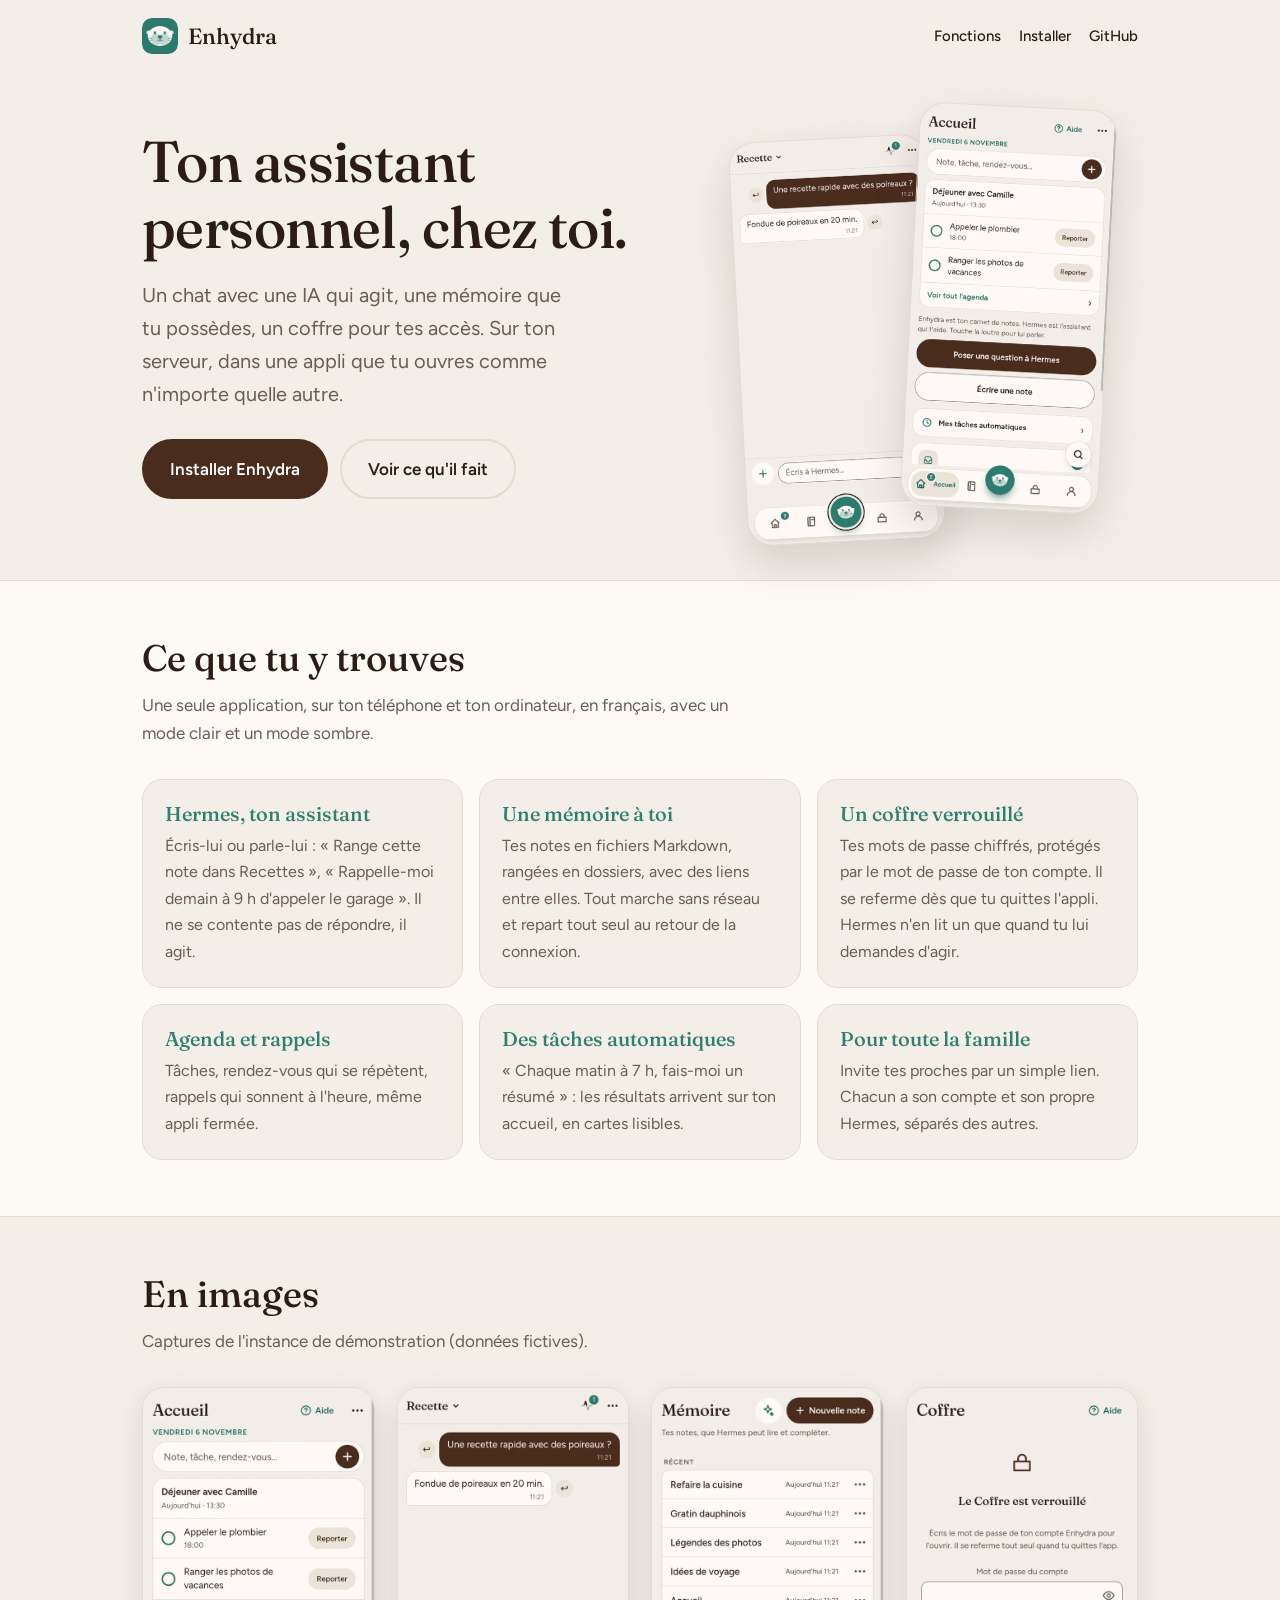
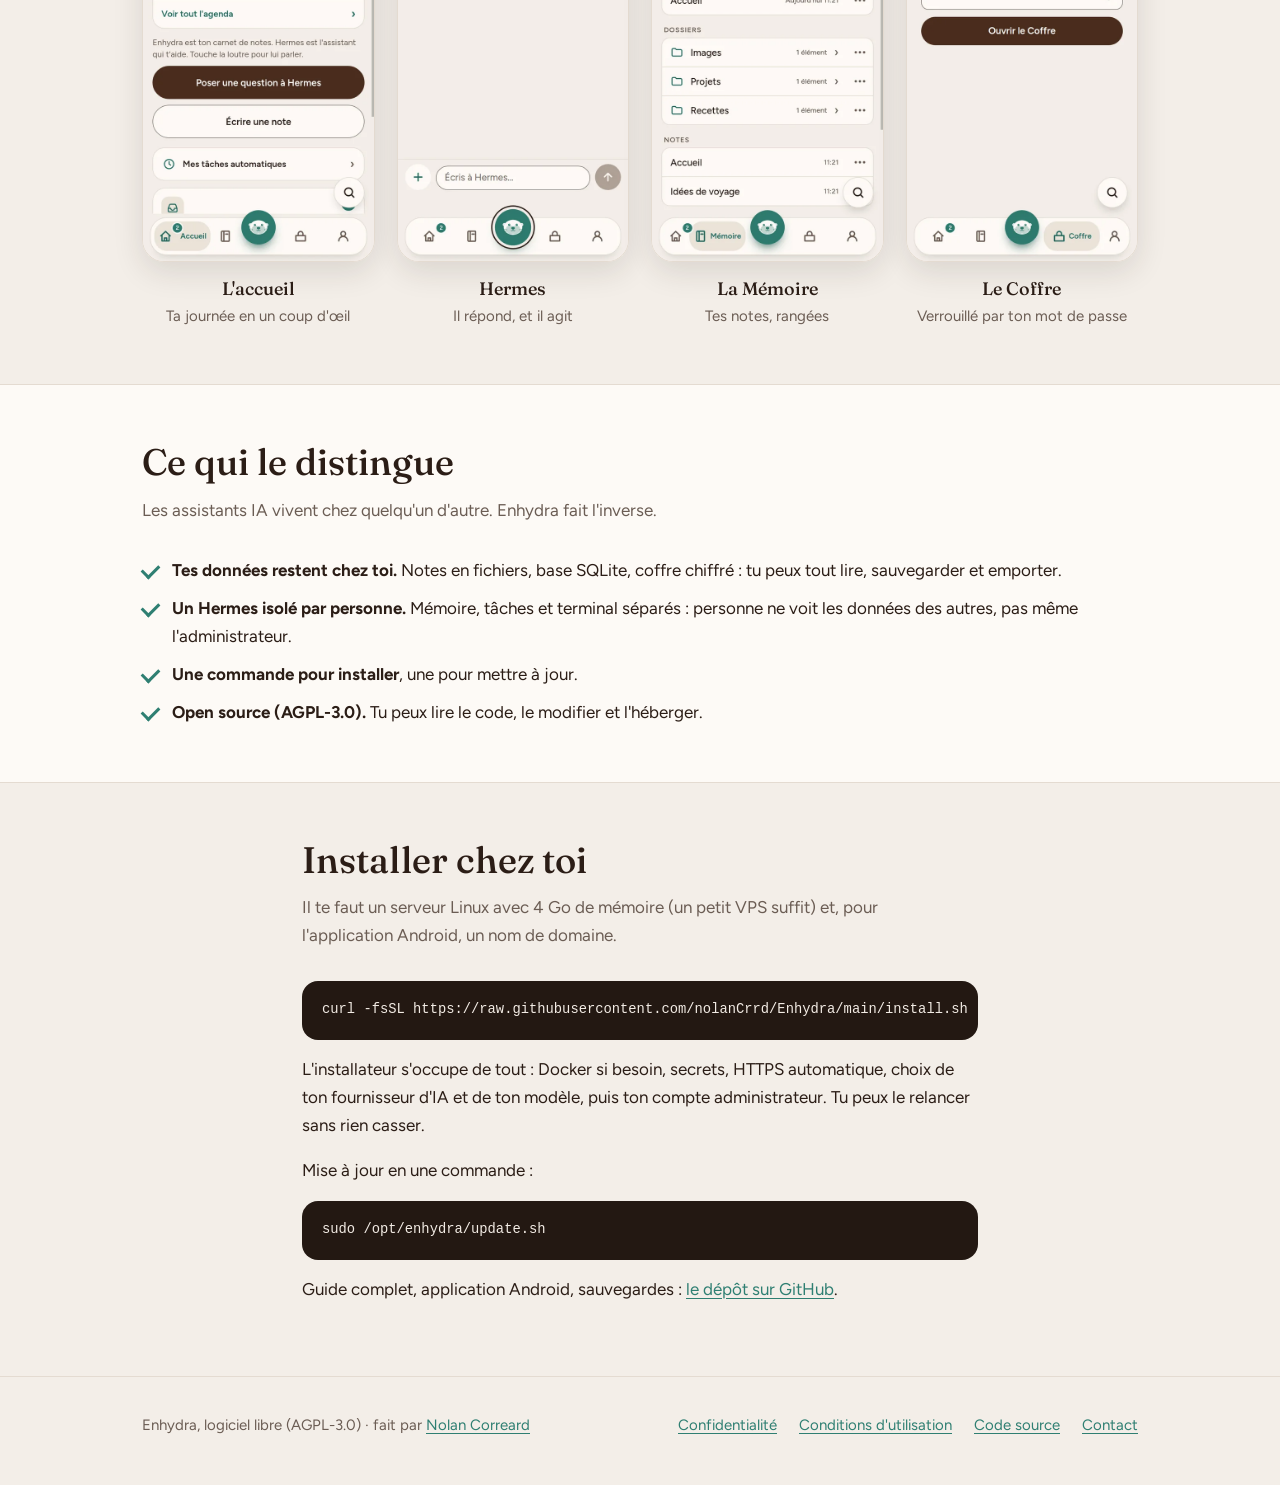
==== public/index.html @ 3b8ee6da "Site dans public/, déploiement Apache + Let's Encrypt sur enhydra.nolancrrd.fr" ====
<!doctype html>
<html lang="fr">
<head>
<meta charset="utf-8">
<meta name="viewport" content="width=device-width, initial-scale=1">
<title>Enhydra · Ton assistant personnel, chez toi</title>
<meta name="description" content="Un chat avec une IA qui agit, une mémoire que tu possèdes, un coffre pour tes accès. Libre, auto-hébergé, en français.">
<meta name="theme-color" content="#f3eee8">
<meta property="og:title" content="Enhydra · Ton assistant personnel, chez toi">
<meta property="og:description" content="Un chat avec une IA qui agit, une mémoire que tu possèdes, un coffre pour tes accès. Libre, auto-hébergé, en français.">
<meta property="og:image" content="/img/logo-512.png">
<meta property="og:type" content="website">
<link rel="icon" type="image/png" href="/img/favicon-64.png">
<link rel="apple-touch-icon" href="/img/apple-touch-icon.png">
<link rel="preload" href="/fonts/fraunces.woff2" as="font" type="font/woff2" crossorigin>
<link rel="stylesheet" href="/style.css">
</head>
<body>
<header class="top"><div class="wrap">
  <a class="brand" href="/"><img src="/img/logo-192.png" alt="" width="36" height="36">Enhydra</a>
  <nav aria-label="Principal">
    <a class="opt" href="/#fonctions">Fonctions</a>
    <a class="opt" href="/#installer">Installer</a>
    <a href="https://github.com/nolanCrrd/Enhydra">GitHub</a>
  </nav>
</div></header>
<main>
<section class="hero"><div class="wrap">
  <div>
    <h1>Ton assistant personnel, chez toi.</h1>
    <p class="lead">Un chat avec une IA qui agit, une mémoire que tu possèdes, un coffre pour tes accès. Sur ton serveur, dans une appli que tu ouvres comme n'importe quelle autre.</p>
    <div class="cta">
      <a class="btn" href="#installer">Installer Enhydra</a>
      <a class="btn plain" href="#fonctions">Voir ce qu'il fait</a>
    </div>
  </div>
  <div class="shots" aria-hidden="true">
    <img src="/img/hermes.webp" alt="" width="280" height="574">
    <img src="/img/accueil.webp" alt="" width="280" height="574">
  </div>
</div></section>

<section id="fonctions" class="alt"><div class="wrap">
  <h2>Ce que tu y trouves</h2>
  <p class="intro">Une seule application, sur ton téléphone et ton ordinateur, en français, avec un mode clair et un mode sombre.</p>
  <div class="grid">
    <div class="card"><h3>Hermes, ton assistant</h3><p>Écris-lui ou parle-lui : « Range cette note dans Recettes », « Rappelle-moi demain à 9 h d'appeler le garage ». Il ne se contente pas de répondre, il agit.</p></div>
    <div class="card"><h3>Une mémoire à toi</h3><p>Tes notes en fichiers Markdown, rangées en dossiers, avec des liens entre elles. Tout marche sans réseau et repart tout seul au retour de la connexion.</p></div>
    <div class="card"><h3>Un coffre verrouillé</h3><p>Tes mots de passe chiffrés, protégés par le mot de passe de ton compte. Il se referme dès que tu quittes l'appli. Hermes n'en lit un que quand tu lui demandes d'agir.</p></div>
    <div class="card"><h3>Agenda et rappels</h3><p>Tâches, rendez-vous qui se répètent, rappels qui sonnent à l'heure, même appli fermée.</p></div>
    <div class="card"><h3>Des tâches automatiques</h3><p>« Chaque matin à 7 h, fais-moi un résumé » : les résultats arrivent sur ton accueil, en cartes lisibles.</p></div>
    <div class="card"><h3>Pour toute la famille</h3><p>Invite tes proches par un simple lien. Chacun a son compte et son propre Hermes, séparés des autres.</p></div>
  </div>
</div></section>

<section><div class="wrap">
  <h2>En images</h2>
  <p class="intro">Captures de l'instance de démonstration (données fictives).</p>
  <div class="gallery">
    <figure><img src="/img/accueil.webp" alt="L'accueil d'Enhydra : tâches du jour et bouton pour parler à Hermes" width="280" height="574" loading="lazy"><figcaption><b>L'accueil</b>Ta journée en un coup d'œil</figcaption></figure>
    <figure><img src="/img/hermes.webp" alt="Une conversation avec Hermes" width="280" height="574" loading="lazy"><figcaption><b>Hermes</b>Il répond, et il agit</figcaption></figure>
    <figure><img src="/img/memoire.webp" alt="La Mémoire : notes et dossiers" width="280" height="574" loading="lazy"><figcaption><b>La Mémoire</b>Tes notes, rangées</figcaption></figure>
    <figure><img src="/img/coffre.webp" alt="Le Coffre verrouillé, qui demande le mot de passe du compte" width="280" height="574" loading="lazy"><figcaption><b>Le Coffre</b>Verrouillé par ton mot de passe</figcaption></figure>
  </div>
</div></section>

<section class="alt"><div class="wrap">
  <h2>Ce qui le distingue</h2>
  <p class="intro">Les assistants IA vivent chez quelqu'un d'autre. Enhydra fait l'inverse.</p>
  <ul class="checks">
    <li><b>Tes données restent chez toi.</b> Notes en fichiers, base SQLite, coffre chiffré : tu peux tout lire, sauvegarder et emporter.</li>
    <li><b>Un Hermes isolé par personne.</b> Mémoire, tâches et terminal séparés : personne ne voit les données des autres, pas même l'administrateur.</li>
    <li><b>Une commande pour installer</b>, une pour mettre à jour.</li>
    <li><b>Open source (AGPL-3.0).</b> Tu peux lire le code, le modifier et l'héberger.</li>
  </ul>
</div></section>

<section id="installer"><div class="wrap narrow">
  <h2>Installer chez toi</h2>
  <p class="intro">Il te faut un serveur Linux avec 4 Go de mémoire (un petit VPS suffit) et, pour l'application Android, un nom de domaine.</p>
  <pre><code>curl -fsSL https://raw.githubusercontent.com/nolanCrrd/Enhydra/main/install.sh | sudo bash</code></pre>
  <p>L'installateur s'occupe de tout : Docker si besoin, secrets, HTTPS automatique, choix de ton fournisseur d'IA et de ton modèle, puis ton compte administrateur. Tu peux le relancer sans rien casser.</p>
  <p>Mise à jour en une commande :</p>
  <pre><code>sudo /opt/enhydra/update.sh</code></pre>
  <p>Guide complet, application Android, sauvegardes : <a href="https://github.com/nolanCrrd/Enhydra">le dépôt sur GitHub</a>.</p>
</div></section>
</main>
<footer><div class="wrap">
  <div>Enhydra, logiciel libre (AGPL-3.0) · fait par <a href="https://github.com/nolanCrrd">Nolan Correard</a></div>
  <nav aria-label="Informations">
    <a href="/confidentialite">Confidentialité</a>
    <a href="/conditions">Conditions d'utilisation</a>
    <a href="https://github.com/nolanCrrd/Enhydra">Code source</a>
    <a href="mailto:contact@nolancrrd.fr">Contact</a>
  </nav>
</div></footer>
</body>
</html>
---- style.css ----
@font-face { font-family: Fraunces; src: url("/fonts/fraunces.woff2") format("woff2"); font-weight: 500; font-display: swap; }
@font-face { font-family: Figtree; src: url("/fonts/figtree.woff2") format("woff2"); font-weight: 400 700; font-display: swap; }

:root {
  --bg: #f3eee8;
  --card: #fdfaf6;
  --ink: #2b1d16;
  --mute: #6b5d54;
  --line: #e4dbd1;
  --brown: #4a2c1d;
  --teal: #2f7f72;
  --on: #fff;
  --serif: Fraunces, Georgia, "Times New Roman", serif;
  --sans: Figtree, system-ui, -apple-system, "Segoe UI", Roboto, sans-serif;
}
@media (prefers-color-scheme: dark) {
  :root { --bg: #17120f; --card: #211a16; --ink: #f2ebe4; --mute: #b3a69c; --line: #342a24; --brown: #e8d5c8; --on: #17120f; --teal: #5fb8a8; }
}

* { box-sizing: border-box; }
html { scroll-behavior: smooth; }
body { margin: 0; background: var(--bg); color: var(--ink); font: 400 1.0625rem/1.65 var(--sans); -webkit-text-size-adjust: 100%; }
img { max-width: 100%; height: auto; display: block; }
a { color: var(--teal); text-underline-offset: 3px; }
h1, h2, h3 { font-family: var(--serif); font-weight: 500; line-height: 1.15; margin: 0; }
p { margin: 0 0 1em; }
.wrap { max-width: 1040px; margin: 0 auto; padding: 0 22px; }
.narrow { max-width: 720px; }

header.top { padding: 18px 0; }
header.top .wrap { display: flex; align-items: center; justify-content: space-between; gap: 16px; }
.brand { display: flex; align-items: center; gap: 10px; color: var(--ink); text-decoration: none; font: 500 1.375rem var(--serif); }
.brand img { width: 36px; height: 36px; border-radius: 10px; }
header.top nav { display: flex; gap: 18px; align-items: center; font-weight: 500; font-size: 0.9375rem; }
header.top nav a { color: var(--ink); text-decoration: none; }
header.top nav a:hover { color: var(--teal); }
@media (max-width: 560px) { header.top nav .opt { display: none; } }

.btn { display: inline-block; padding: 14px 26px; border-radius: 999px; background: var(--brown); color: var(--on); font-weight: 600; text-decoration: none; border: 2px solid var(--brown); }
.btn.plain { background: transparent; color: var(--ink); border-color: var(--line); }
.btn:hover { filter: brightness(1.08); }
.btn:focus-visible, a:focus-visible { outline: 3px solid var(--teal); outline-offset: 3px; }

.hero { padding: 40px 0 64px; }
.hero .wrap { display: grid; grid-template-columns: 1.1fr 0.9fr; gap: 40px; align-items: center; }
.hero h1 { font-size: clamp(2.3rem, 6vw, 3.6rem); letter-spacing: -0.01em; }
.hero p.lead { font-size: 1.25rem; color: var(--mute); margin: 18px 0 28px; max-width: 34ch; }
.hero .cta { display: flex; flex-wrap: wrap; gap: 12px; }
.shots { display: flex; justify-content: center; gap: 0; position: relative; }
.shots img { width: 46%; border-radius: 26px; border: 1px solid var(--line); box-shadow: 0 18px 44px #2b1d1626; background: var(--card); }
.shots img:nth-child(1) { transform: translateY(26px) rotate(-3deg); margin-right: -6%; }
.shots img:nth-child(2) { transform: translateY(-6px) rotate(3deg); }
@media (max-width: 800px) { .hero .wrap { grid-template-columns: 1fr; } .shots { margin-top: 12px; } }

section { padding: 56px 0; }
section.alt { background: var(--card); border-block: 1px solid var(--line); }
section h2 { font-size: clamp(1.7rem, 4vw, 2.3rem); margin-bottom: 12px; }
section .intro { color: var(--mute); max-width: 56ch; margin-bottom: 32px; }

.grid { display: grid; grid-template-columns: repeat(auto-fit, minmax(260px, 1fr)); gap: 16px; }
.card { background: var(--card); border: 1px solid var(--line); border-radius: 20px; padding: 22px; }
section.alt .card { background: var(--bg); }
.card h3 { font-size: 1.25rem; margin-bottom: 8px; color: var(--teal); }
.card p { margin: 0; color: var(--mute); font-size: 1rem; }

.gallery { display: grid; grid-template-columns: repeat(auto-fit, minmax(200px, 1fr)); gap: 22px; }
.gallery figure { margin: 0; text-align: center; }
.gallery img { border-radius: 22px; border: 1px solid var(--line); box-shadow: 0 10px 30px #2b1d161f; margin-bottom: 12px; }
.gallery figcaption { font-size: 0.9375rem; color: var(--mute); }
.gallery figcaption b { display: block; color: var(--ink); font-family: var(--serif); font-weight: 500; font-size: 1.125rem; }

pre { background: #231812; color: #f2ebe4; padding: 18px 20px; border-radius: 16px; overflow-x: auto; font: 0.9375rem/1.5 ui-monospace, SFMono-Regular, Menlo, monospace; }
code { font-family: ui-monospace, SFMono-Regular, Menlo, monospace; font-size: 0.92em; }
ul.checks { list-style: none; padding: 0; margin: 0; display: grid; gap: 10px; }
ul.checks li { padding-left: 30px; position: relative; }
ul.checks li::before { content: ""; position: absolute; left: 0; top: 0.5em; width: 14px; height: 8px; border-left: 3px solid var(--teal); border-bottom: 3px solid var(--teal); transform: rotate(-45deg); }

footer { padding: 36px 0 48px; color: var(--mute); font-size: 0.9375rem; border-top: 1px solid var(--line); }
footer .wrap { display: flex; flex-wrap: wrap; gap: 14px 28px; justify-content: space-between; }
footer nav { display: flex; flex-wrap: wrap; gap: 8px 22px; }

.doc { padding: 24px 0 64px; }
.doc h1 { font-size: clamp(2rem, 5vw, 2.8rem); margin-bottom: 6px; }
.doc .date { color: var(--mute); margin-bottom: 32px; }
.doc h2 { font-size: 1.5rem; margin: 36px 0 10px; }
.doc ul { padding-left: 1.2em; }
.doc li { margin-bottom: 6px; }
.notice { border-left: 4px solid var(--teal); background: var(--card); padding: 14px 18px; border-radius: 0 14px 14px 0; }

@media (prefers-reduced-motion: reduce) { html { scroll-behavior: auto; } }
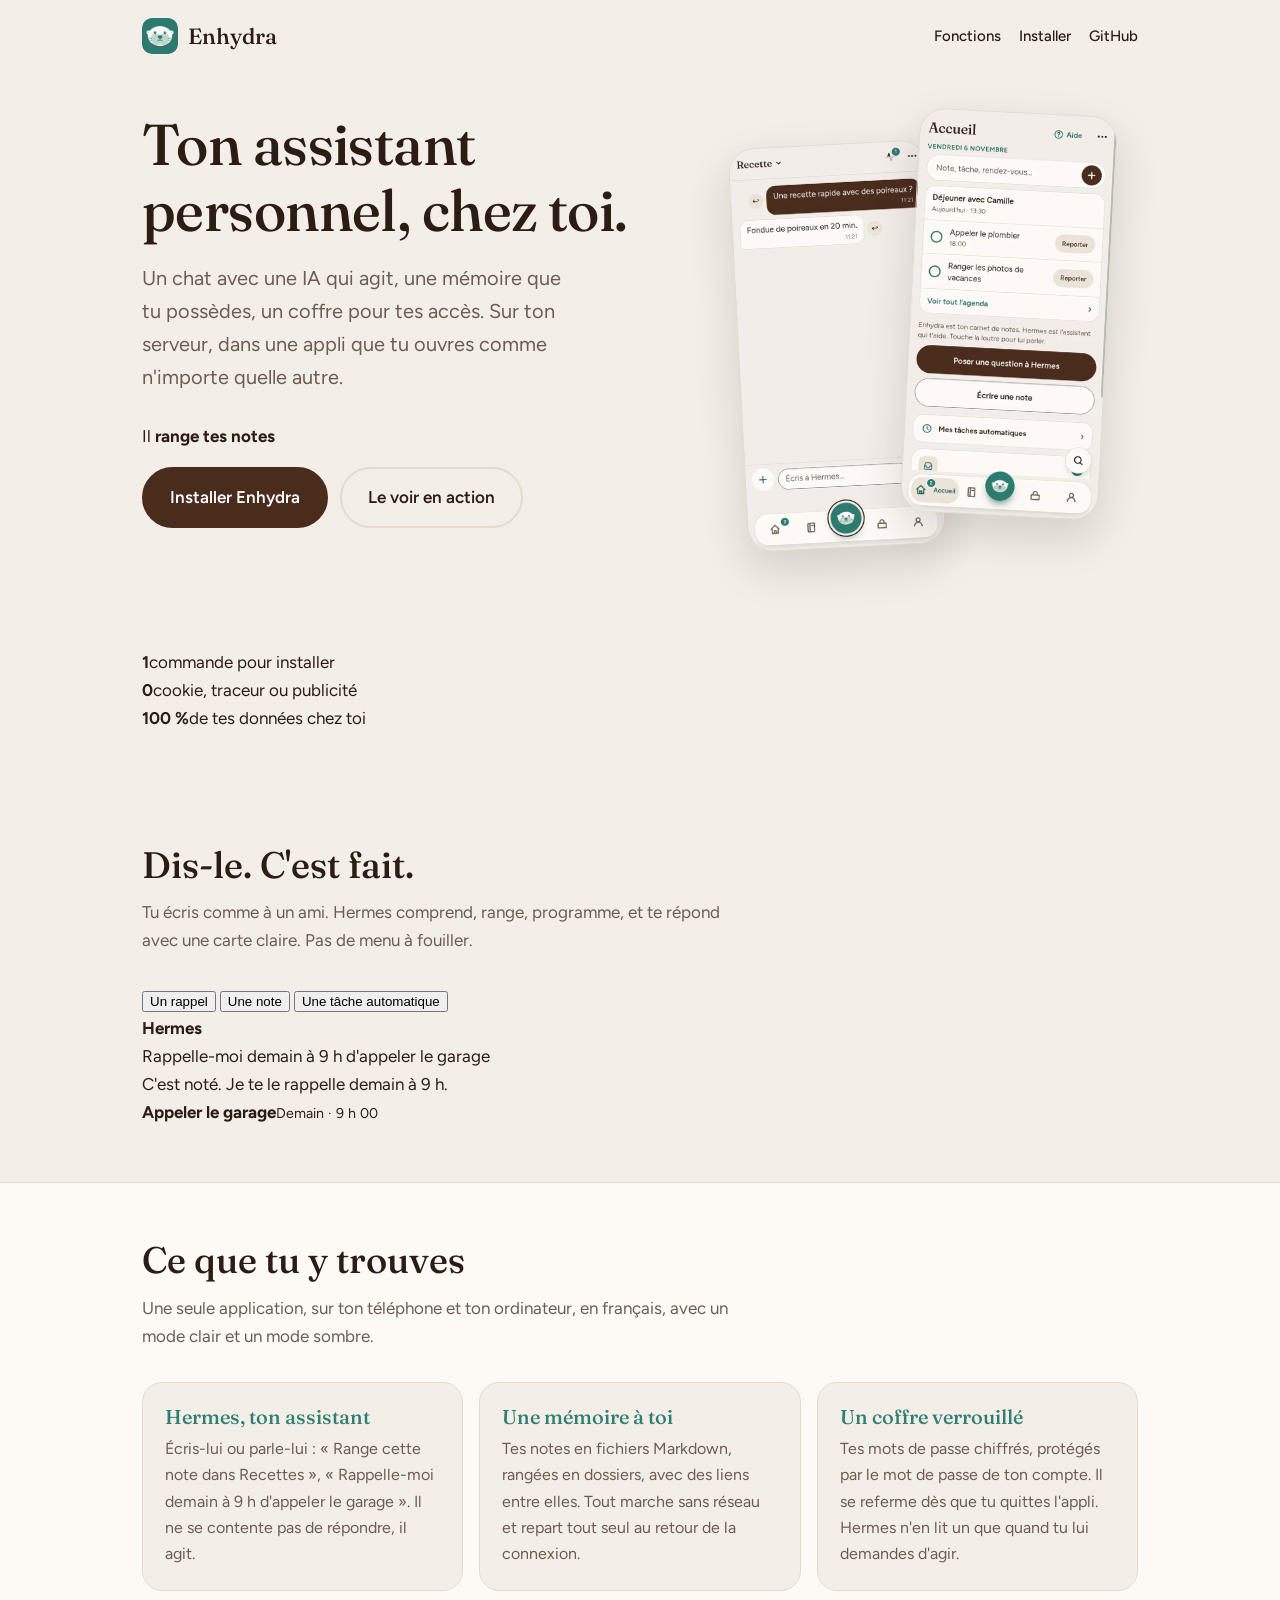
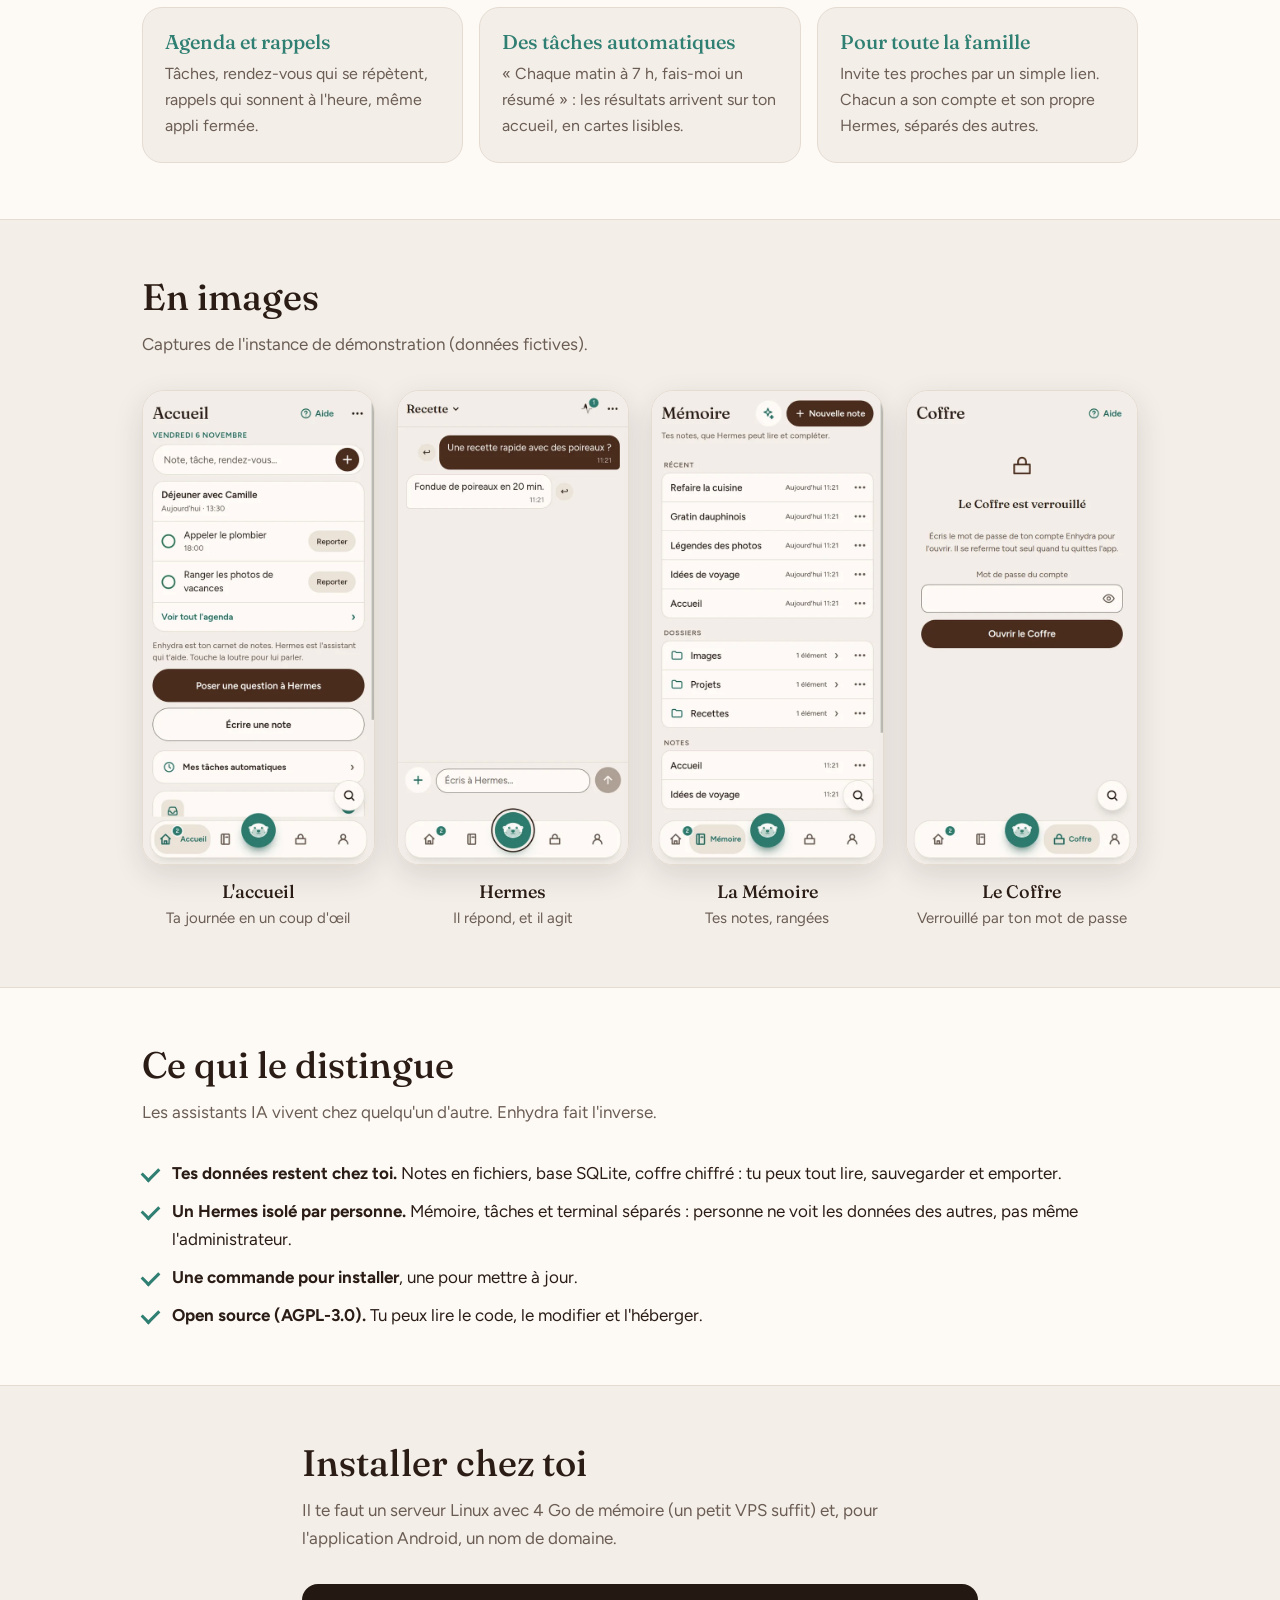
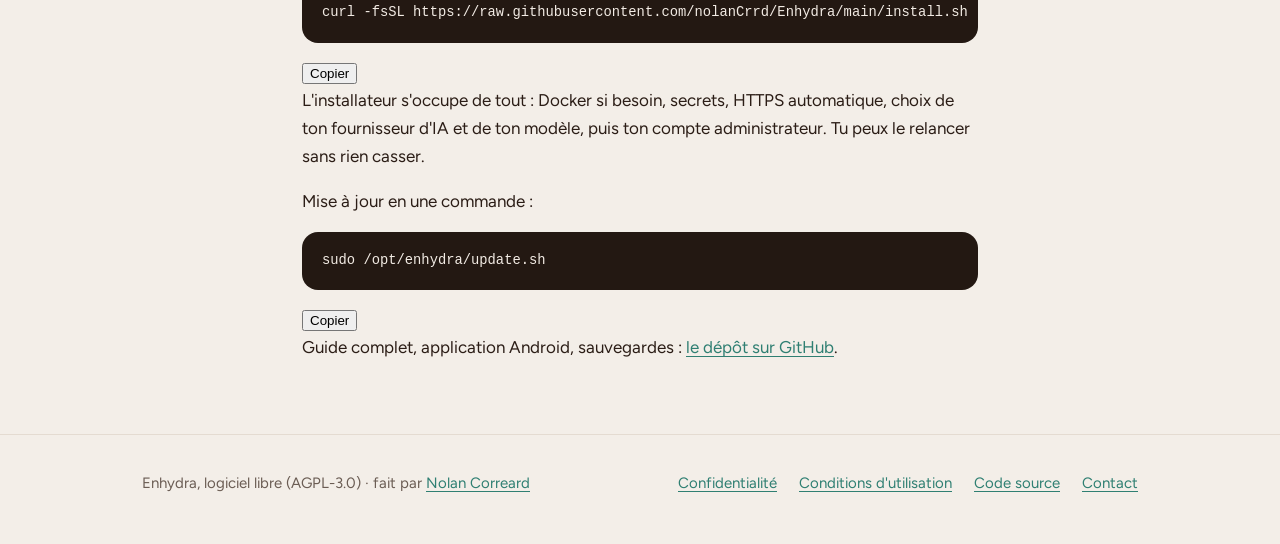
==== commit e93dfe51: "Site animé : apparitions au défilement, démonstration du chat, chiffres qui montent, halos, copie de" ====
--- a/public/index.html
+++ b/public/index.html
@@ -14,8 +14,10 @@
 <link rel="apple-touch-icon" href="/img/apple-touch-icon.png">
 <link rel="preload" href="/fonts/fraunces.woff2" as="font" type="font/woff2" crossorigin>
 <link rel="stylesheet" href="/style.css">
+<script src="/site.js"></script>
 </head>
 <body>
+<div id="progress" aria-hidden="true"></div>
 <header class="top"><div class="wrap">
   <a class="brand" href="/"><img src="/img/logo-192.png" alt="" width="36" height="36">Enhydra</a>
   <nav aria-label="Principal">
@@ -25,64 +27,91 @@
   </nav>
 </div></header>
 <main>
-<section class="hero"><div class="wrap">
+<section class="hero"><div class="blob b1" aria-hidden="true"></div><div class="blob b2" aria-hidden="true"></div><div class="wrap">
   <div>
-    <h1>Ton assistant personnel, chez toi.</h1>
+    <h1 class="split"><span style="--i:0">Ton</span> <span style="--i:1">assistant</span> <span style="--i:2">personnel,</span> <span style="--i:3">chez</span> <span style="--i:4">toi.</span></h1>
     <p class="lead">Un chat avec une IA qui agit, une mémoire que tu possèdes, un coffre pour tes accès. Sur ton serveur, dans une appli que tu ouvres comme n'importe quelle autre.</p>
+    <p class="rotor" aria-hidden="true">Il <b data-rotor="range tes notes|rappelle tes rendez-vous|garde tes mots de passe|prépare ton résumé du matin">range tes notes</b></p>
     <div class="cta">
-      <a class="btn" href="#installer">Installer Enhydra</a>
-      <a class="btn plain" href="#fonctions">Voir ce qu'il fait</a>
+      <a class="btn shine" href="#installer">Installer Enhydra</a>
+      <a class="btn plain" href="#demo">Le voir en action</a>
     </div>
   </div>
-  <div class="shots" aria-hidden="true">
+  <div class="shots" aria-hidden="true" data-tilt>
     <img src="/img/hermes.webp" alt="" width="280" height="574">
     <img src="/img/accueil.webp" alt="" width="280" height="574">
   </div>
 </div></section>
 
+<section class="stats"><div class="wrap">
+  <div class="pop"><b data-count="1">1</b><span>commande pour installer</span></div>
+  <div class="pop" style="--d:.1s"><b data-count="0">0</b><span>cookie, traceur ou publicité</span></div>
+  <div class="pop" style="--d:.2s"><b data-count="100" data-suffix=" %">100 %</b><span>de tes données chez toi</span></div>
+</div></section>
+
+<section id="demo"><div class="wrap demo">
+  <div>
+    <h2 class="reveal">Dis-le. C'est fait.</h2>
+    <p class="intro reveal" style="--d:.08s">Tu écris comme à un ami. Hermes comprend, range, programme, et te répond avec une carte claire. Pas de menu à fouiller.</p>
+    <div class="chips reveal" style="--d:.16s" role="tablist" aria-label="Exemples">
+      <button class="chip on" data-scene="0" role="tab" aria-selected="true">Un rappel</button>
+      <button class="chip" data-scene="1" role="tab" aria-selected="false">Une note</button>
+      <button class="chip" data-scene="2" role="tab" aria-selected="false">Une tâche automatique</button>
+    </div>
+  </div>
+  <div class="phone reveal pop-in" style="--d:.1s" aria-hidden="true">
+    <div class="phone-bar"><span class="dot"></span><b>Hermes</b></div>
+    <div class="chat" id="chat">
+      <div class="msg me">Rappelle-moi demain à 9 h d'appeler le garage</div>
+      <div class="msg bot">C'est noté. Je te le rappelle demain à 9 h.</div>
+      <div class="cardmsg"><i class="ico"></i><span><b>Appeler le garage</b><small>Demain · 9 h 00</small></span></div>
+    </div>
+  </div>
+</div></section>
+
 <section id="fonctions" class="alt"><div class="wrap">
-  <h2>Ce que tu y trouves</h2>
-  <p class="intro">Une seule application, sur ton téléphone et ton ordinateur, en français, avec un mode clair et un mode sombre.</p>
+  <h2 class="reveal">Ce que tu y trouves</h2>
+  <p class="intro reveal" style="--d:.06s">Une seule application, sur ton téléphone et ton ordinateur, en français, avec un mode clair et un mode sombre.</p>
   <div class="grid">
-    <div class="card"><h3>Hermes, ton assistant</h3><p>Écris-lui ou parle-lui : « Range cette note dans Recettes », « Rappelle-moi demain à 9 h d'appeler le garage ». Il ne se contente pas de répondre, il agit.</p></div>
-    <div class="card"><h3>Une mémoire à toi</h3><p>Tes notes en fichiers Markdown, rangées en dossiers, avec des liens entre elles. Tout marche sans réseau et repart tout seul au retour de la connexion.</p></div>
-    <div class="card"><h3>Un coffre verrouillé</h3><p>Tes mots de passe chiffrés, protégés par le mot de passe de ton compte. Il se referme dès que tu quittes l'appli. Hermes n'en lit un que quand tu lui demandes d'agir.</p></div>
-    <div class="card"><h3>Agenda et rappels</h3><p>Tâches, rendez-vous qui se répètent, rappels qui sonnent à l'heure, même appli fermée.</p></div>
-    <div class="card"><h3>Des tâches automatiques</h3><p>« Chaque matin à 7 h, fais-moi un résumé » : les résultats arrivent sur ton accueil, en cartes lisibles.</p></div>
-    <div class="card"><h3>Pour toute la famille</h3><p>Invite tes proches par un simple lien. Chacun a son compte et son propre Hermes, séparés des autres.</p></div>
+    <div class="card pop"><h3>Hermes, ton assistant</h3><p>Écris-lui ou parle-lui : « Range cette note dans Recettes », « Rappelle-moi demain à 9 h d'appeler le garage ». Il ne se contente pas de répondre, il agit.</p></div>
+    <div class="card pop" style="--d:.07s"><h3>Une mémoire à toi</h3><p>Tes notes en fichiers Markdown, rangées en dossiers, avec des liens entre elles. Tout marche sans réseau et repart tout seul au retour de la connexion.</p></div>
+    <div class="card pop" style="--d:.14s"><h3>Un coffre verrouillé</h3><p>Tes mots de passe chiffrés, protégés par le mot de passe de ton compte. Il se referme dès que tu quittes l'appli. Hermes n'en lit un que quand tu lui demandes d'agir.</p></div>
+    <div class="card pop" style="--d:.21s"><h3>Agenda et rappels</h3><p>Tâches, rendez-vous qui se répètent, rappels qui sonnent à l'heure, même appli fermée.</p></div>
+    <div class="card pop" style="--d:.28s"><h3>Des tâches automatiques</h3><p>« Chaque matin à 7 h, fais-moi un résumé » : les résultats arrivent sur ton accueil, en cartes lisibles.</p></div>
+    <div class="card pop" style="--d:.35s"><h3>Pour toute la famille</h3><p>Invite tes proches par un simple lien. Chacun a son compte et son propre Hermes, séparés des autres.</p></div>
   </div>
 </div></section>
 
 <section><div class="wrap">
-  <h2>En images</h2>
-  <p class="intro">Captures de l'instance de démonstration (données fictives).</p>
+  <h2 class="reveal">En images</h2>
+  <p class="intro reveal" style="--d:.06s">Captures de l'instance de démonstration (données fictives).</p>
   <div class="gallery">
-    <figure><img src="/img/accueil.webp" alt="L'accueil d'Enhydra : tâches du jour et bouton pour parler à Hermes" width="280" height="574" loading="lazy"><figcaption><b>L'accueil</b>Ta journée en un coup d'œil</figcaption></figure>
-    <figure><img src="/img/hermes.webp" alt="Une conversation avec Hermes" width="280" height="574" loading="lazy"><figcaption><b>Hermes</b>Il répond, et il agit</figcaption></figure>
-    <figure><img src="/img/memoire.webp" alt="La Mémoire : notes et dossiers" width="280" height="574" loading="lazy"><figcaption><b>La Mémoire</b>Tes notes, rangées</figcaption></figure>
-    <figure><img src="/img/coffre.webp" alt="Le Coffre verrouillé, qui demande le mot de passe du compte" width="280" height="574" loading="lazy"><figcaption><b>Le Coffre</b>Verrouillé par ton mot de passe</figcaption></figure>
+    <figure class="pop"><img src="/img/accueil.webp" alt="L'accueil d'Enhydra : tâches du jour et bouton pour parler à Hermes" width="280" height="574" loading="lazy"><figcaption><b>L'accueil</b>Ta journée en un coup d'œil</figcaption></figure>
+    <figure class="pop" style="--d:.1s"><img src="/img/hermes.webp" alt="Une conversation avec Hermes" width="280" height="574" loading="lazy"><figcaption><b>Hermes</b>Il répond, et il agit</figcaption></figure>
+    <figure class="pop" style="--d:.2s"><img src="/img/memoire.webp" alt="La Mémoire : notes et dossiers" width="280" height="574" loading="lazy"><figcaption><b>La Mémoire</b>Tes notes, rangées</figcaption></figure>
+    <figure class="pop" style="--d:.3s"><img src="/img/coffre.webp" alt="Le Coffre verrouillé, qui demande le mot de passe du compte" width="280" height="574" loading="lazy"><figcaption><b>Le Coffre</b>Verrouillé par ton mot de passe</figcaption></figure>
   </div>
 </div></section>
 
 <section class="alt"><div class="wrap">
-  <h2>Ce qui le distingue</h2>
-  <p class="intro">Les assistants IA vivent chez quelqu'un d'autre. Enhydra fait l'inverse.</p>
+  <h2 class="reveal">Ce qui le distingue</h2>
+  <p class="intro reveal" style="--d:.06s">Les assistants IA vivent chez quelqu'un d'autre. Enhydra fait l'inverse.</p>
   <ul class="checks">
-    <li><b>Tes données restent chez toi.</b> Notes en fichiers, base SQLite, coffre chiffré : tu peux tout lire, sauvegarder et emporter.</li>
-    <li><b>Un Hermes isolé par personne.</b> Mémoire, tâches et terminal séparés : personne ne voit les données des autres, pas même l'administrateur.</li>
-    <li><b>Une commande pour installer</b>, une pour mettre à jour.</li>
-    <li><b>Open source (AGPL-3.0).</b> Tu peux lire le code, le modifier et l'héberger.</li>
+    <li class="slide"><b>Tes données restent chez toi.</b> Notes en fichiers, base SQLite, coffre chiffré : tu peux tout lire, sauvegarder et emporter.</li>
+    <li class="slide" style="--d:.1s"><b>Un Hermes isolé par personne.</b> Mémoire, tâches et terminal séparés : personne ne voit les données des autres, pas même l'administrateur.</li>
+    <li class="slide" style="--d:.2s"><b>Une commande pour installer</b>, une pour mettre à jour.</li>
+    <li class="slide" style="--d:.3s"><b>Open source (AGPL-3.0).</b> Tu peux lire le code, le modifier et l'héberger.</li>
   </ul>
 </div></section>
 
 <section id="installer"><div class="wrap narrow">
-  <h2>Installer chez toi</h2>
-  <p class="intro">Il te faut un serveur Linux avec 4 Go de mémoire (un petit VPS suffit) et, pour l'application Android, un nom de domaine.</p>
-  <pre><code>curl -fsSL https://raw.githubusercontent.com/nolanCrrd/Enhydra/main/install.sh | sudo bash</code></pre>
-  <p>L'installateur s'occupe de tout : Docker si besoin, secrets, HTTPS automatique, choix de ton fournisseur d'IA et de ton modèle, puis ton compte administrateur. Tu peux le relancer sans rien casser.</p>
-  <p>Mise à jour en une commande :</p>
-  <pre><code>sudo /opt/enhydra/update.sh</code></pre>
-  <p>Guide complet, application Android, sauvegardes : <a href="https://github.com/nolanCrrd/Enhydra">le dépôt sur GitHub</a>.</p>
+  <h2 class="reveal">Installer chez toi</h2>
+  <p class="intro reveal" style="--d:.06s">Il te faut un serveur Linux avec 4 Go de mémoire (un petit VPS suffit) et, pour l'application Android, un nom de domaine.</p>
+  <div class="codebox reveal" style="--d:.1s"><pre><code>curl -fsSL https://raw.githubusercontent.com/nolanCrrd/Enhydra/main/install.sh | sudo bash</code></pre><button class="copy" type="button" data-copy="curl -fsSL https://raw.githubusercontent.com/nolanCrrd/Enhydra/main/install.sh | sudo bash">Copier</button></div>
+  <p class="reveal" style="--d:.14s">L'installateur s'occupe de tout : Docker si besoin, secrets, HTTPS automatique, choix de ton fournisseur d'IA et de ton modèle, puis ton compte administrateur. Tu peux le relancer sans rien casser.</p>
+  <p class="reveal" style="--d:.18s">Mise à jour en une commande :</p>
+  <div class="codebox reveal" style="--d:.2s"><pre><code>sudo /opt/enhydra/update.sh</code></pre><button class="copy" type="button" data-copy="sudo /opt/enhydra/update.sh">Copier</button></div>
+  <p class="reveal" style="--d:.24s">Guide complet, application Android, sauvegardes : <a href="https://github.com/nolanCrrd/Enhydra">le dépôt sur GitHub</a>.</p>
 </div></section>
 </main>
 <footer><div class="wrap">
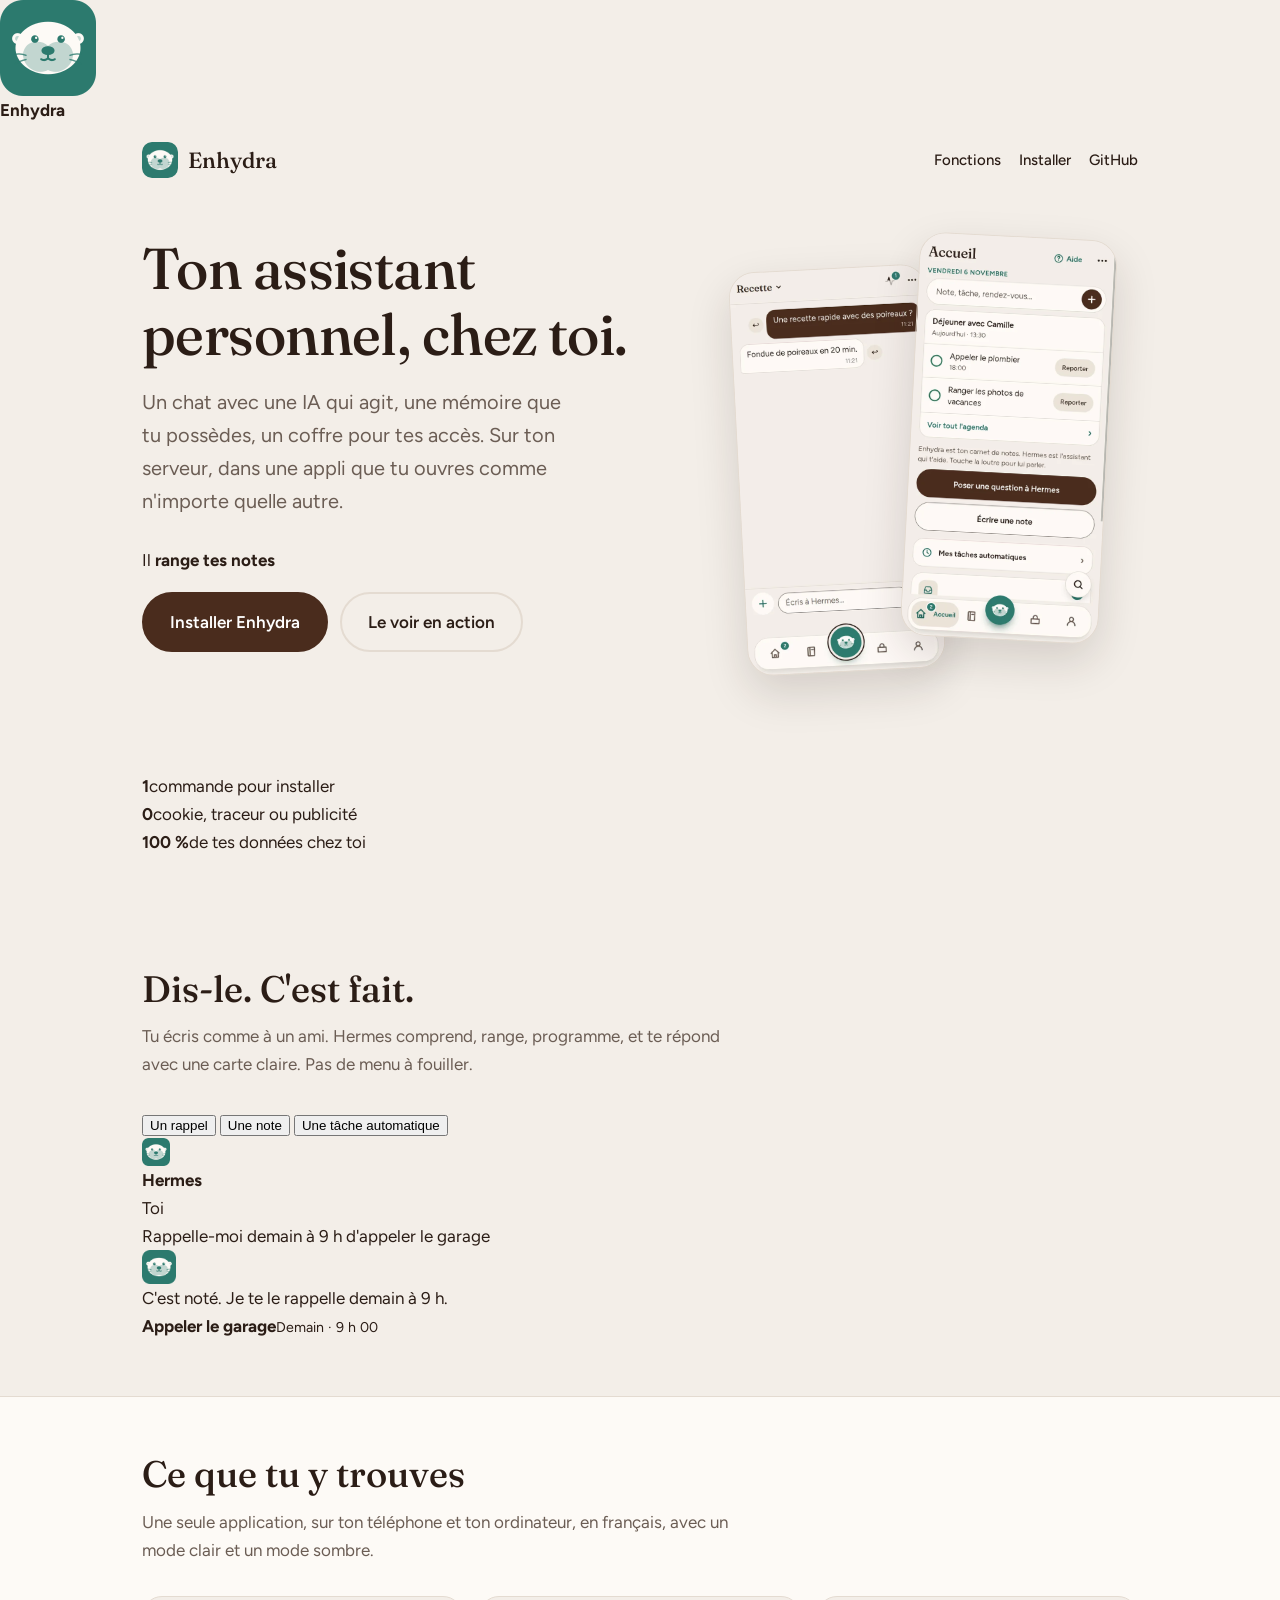
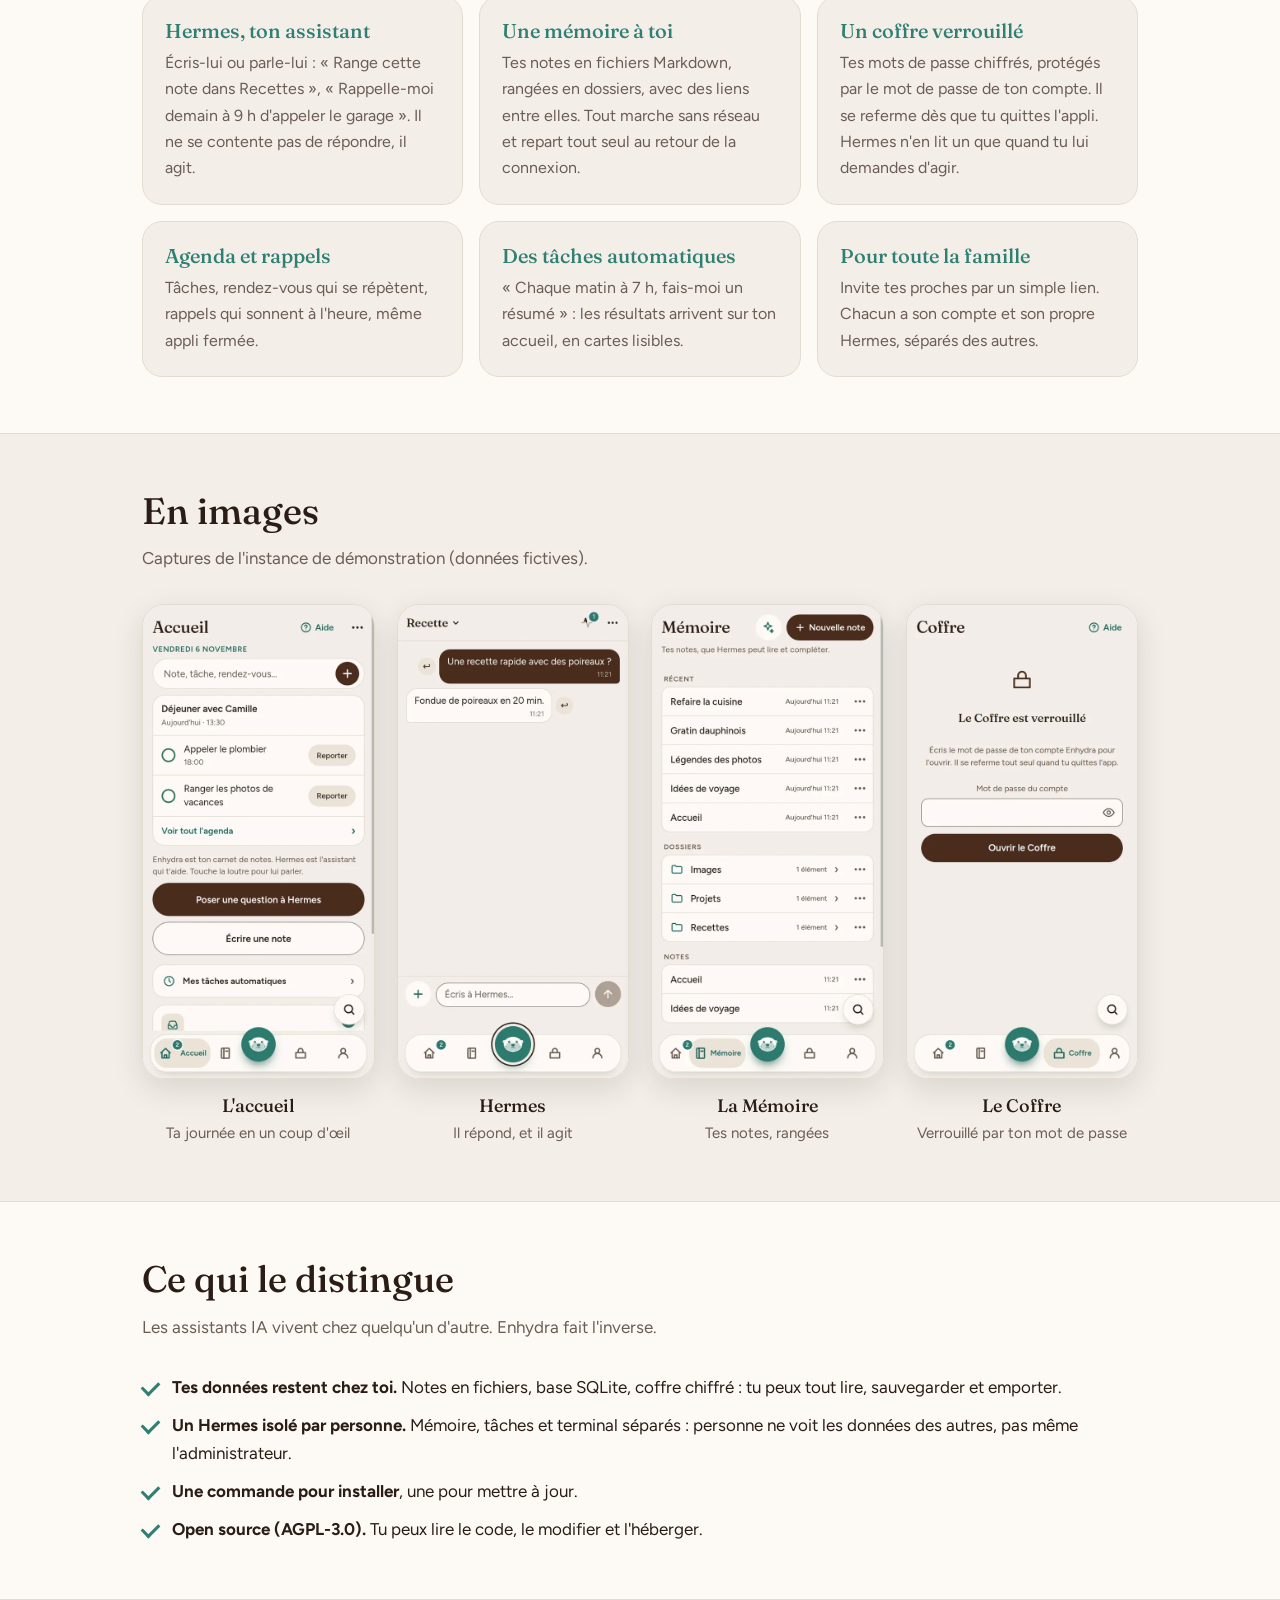
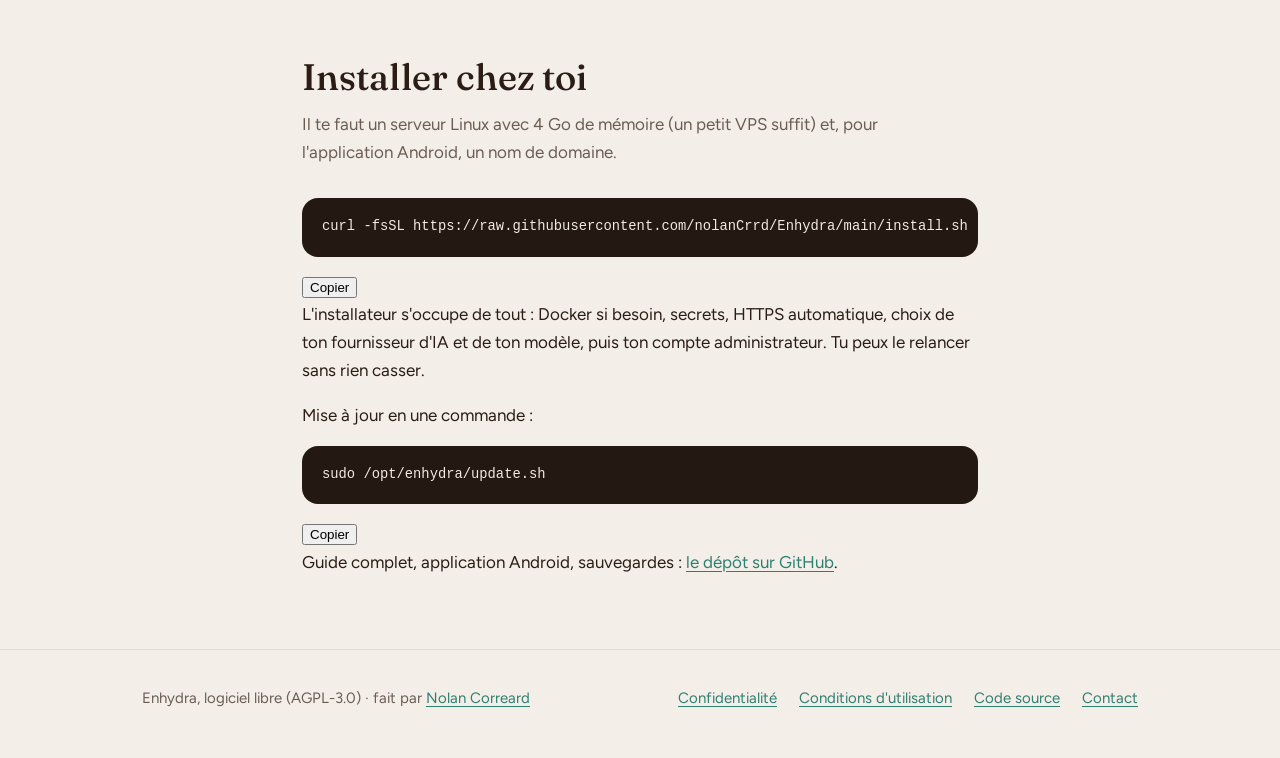
==== commit 9f38d0df: "Site : plus aucun décalage de page, chat à deux bulles qui pop, rideau d'ouverture et entrées animée" ====
--- a/public/index.html
+++ b/public/index.html
@@ -13,10 +13,12 @@
 <link rel="icon" type="image/png" href="/img/favicon-64.png">
 <link rel="apple-touch-icon" href="/img/apple-touch-icon.png">
 <link rel="preload" href="/fonts/fraunces.woff2" as="font" type="font/woff2" crossorigin>
+<link rel="preload" href="/fonts/figtree.woff2" as="font" type="font/woff2" crossorigin>
 <link rel="stylesheet" href="/style.css">
 <script src="/site.js"></script>
 </head>
 <body>
+<div id="intro" aria-hidden="true"><div class="intro-in"><span class="ring"></span><img src="/img/logo-192.png" alt="" width="96" height="96"><b>Enhydra</b></div></div>
 <div id="progress" aria-hidden="true"></div>
 <header class="top"><div class="wrap">
   <a class="brand" href="/"><img src="/img/logo-192.png" alt="" width="36" height="36">Enhydra</a>
@@ -60,11 +62,11 @@
     </div>
   </div>
   <div class="phone reveal pop-in" style="--d:.1s" aria-hidden="true">
-    <div class="phone-bar"><span class="dot"></span><b>Hermes</b></div>
+    <div class="phone-bar"><img src="/img/logo-192.png" alt="" width="28" height="28"><b>Hermes</b><span class="dot"></span></div>
     <div class="chat" id="chat">
-      <div class="msg me">Rappelle-moi demain à 9 h d'appeler le garage</div>
-      <div class="msg bot">C'est noté. Je te le rappelle demain à 9 h.</div>
-      <div class="cardmsg"><i class="ico"></i><span><b>Appeler le garage</b><small>Demain · 9 h 00</small></span></div>
+      <div class="row me on"><span class="avatar you">Toi</span><div class="msg me" id="m-me">Rappelle-moi demain à 9 h d'appeler le garage</div></div>
+      <div class="row bot on"><img class="avatar" src="/img/logo-192.png" alt="" width="34" height="34"><div class="msg bot" id="m-bot">C'est noté. Je te le rappelle demain à 9 h.</div></div>
+      <div class="row res on"><div class="cardmsg"><i class="ico"></i><span><b id="m-title">Appeler le garage</b><small id="m-meta">Demain · 9 h 00</small></span></div></div>
     </div>
   </div>
 </div></section>
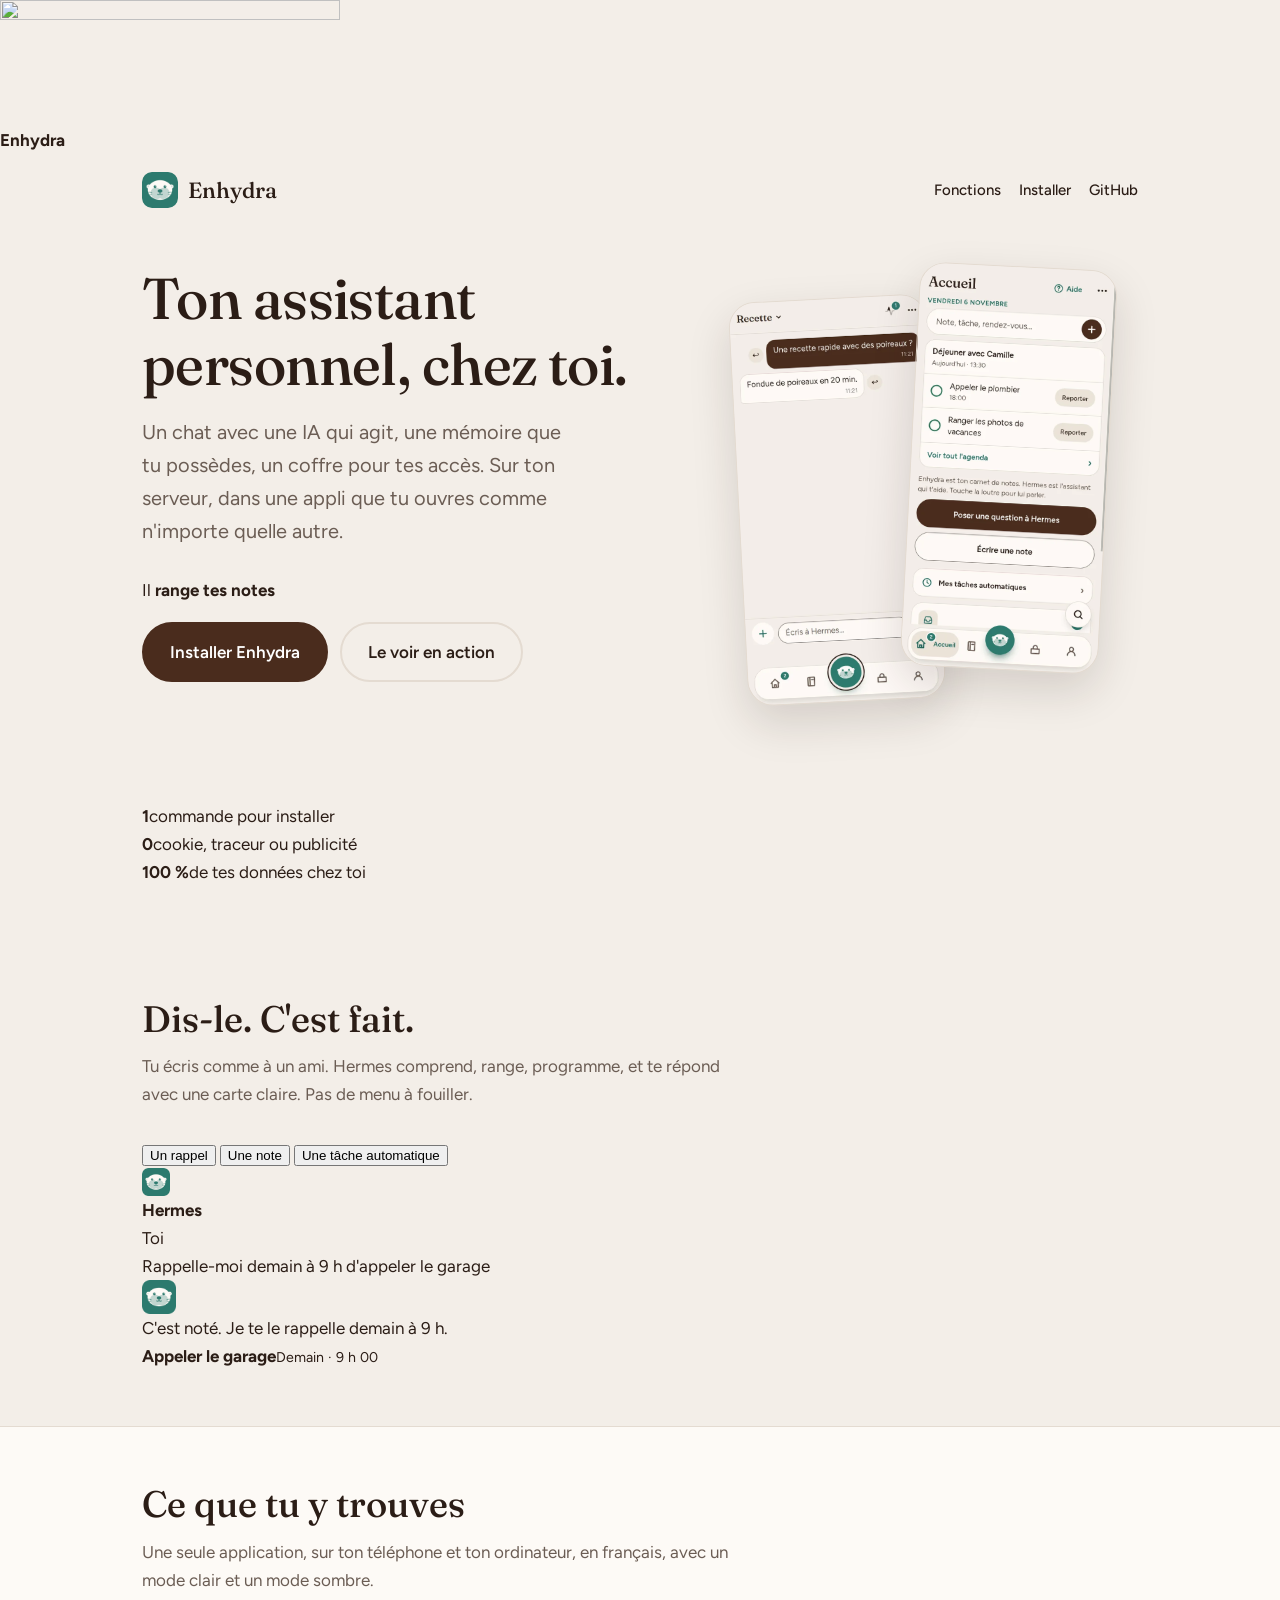
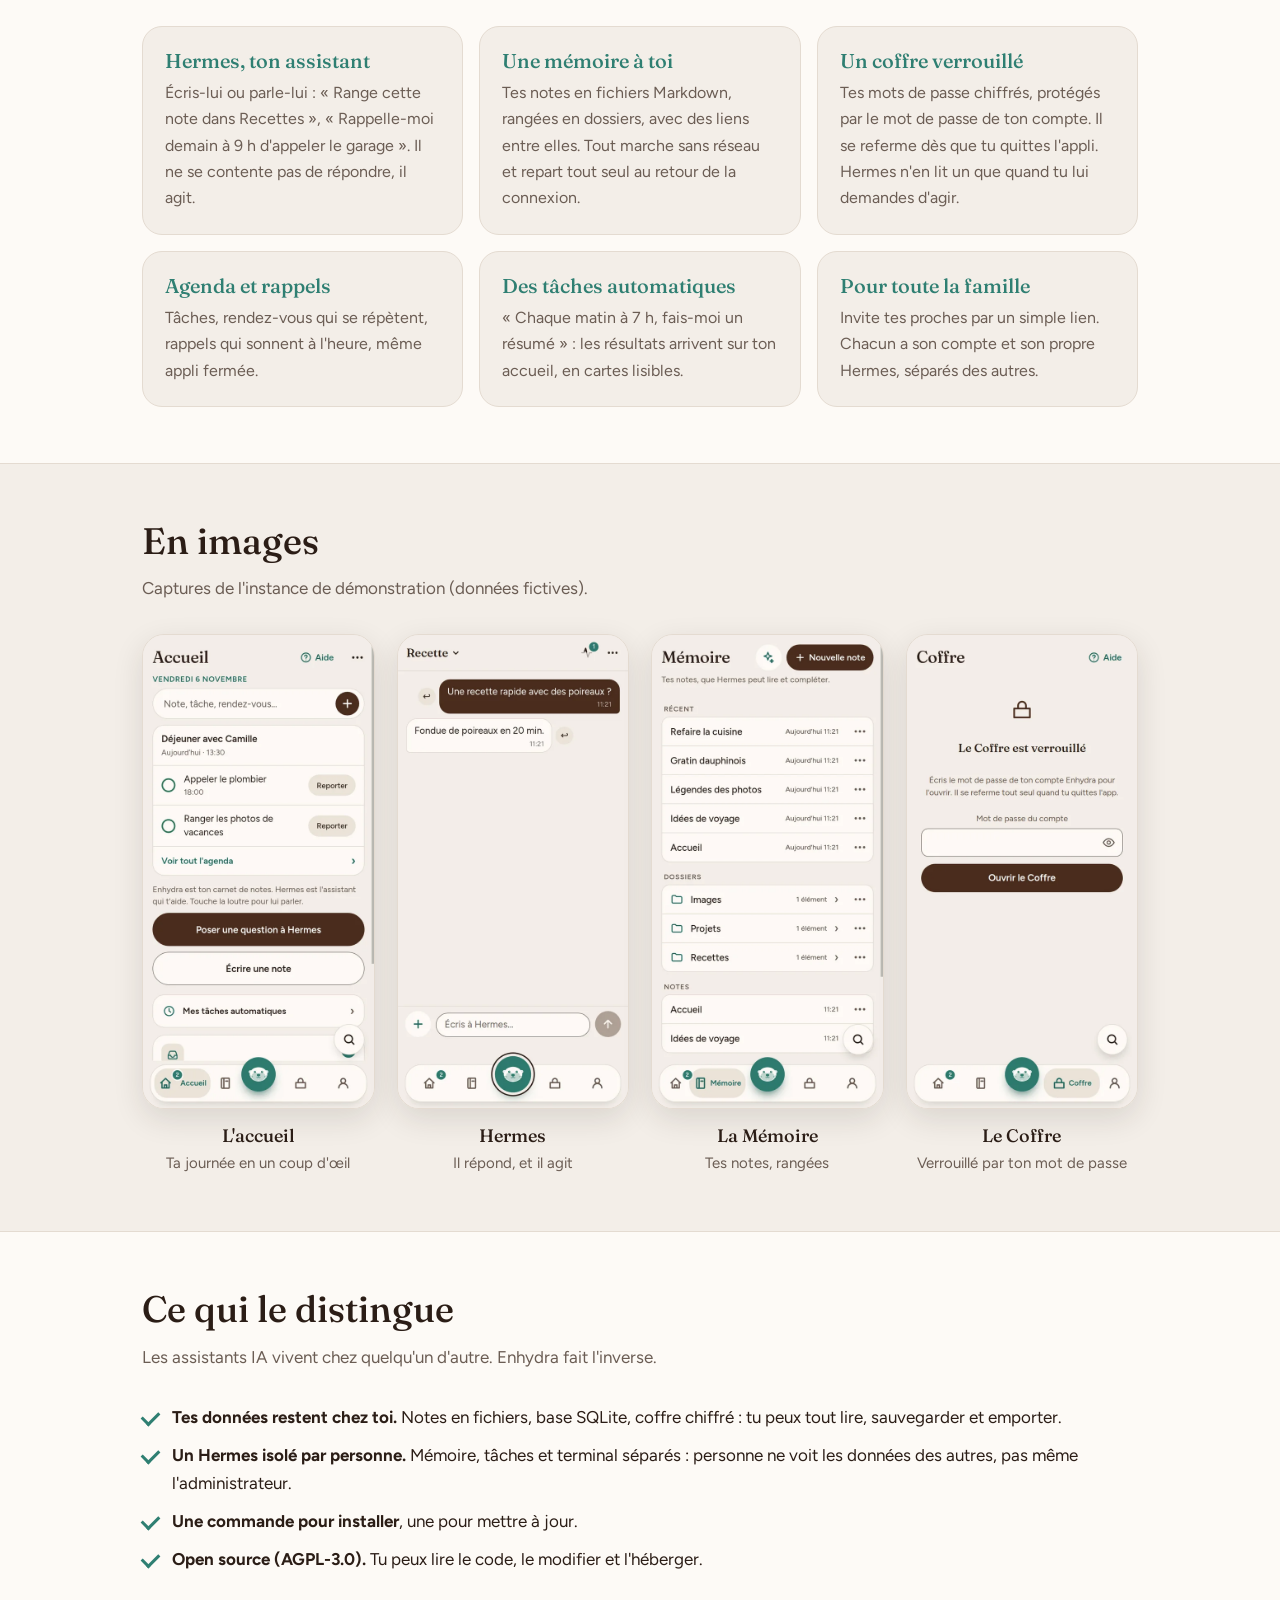
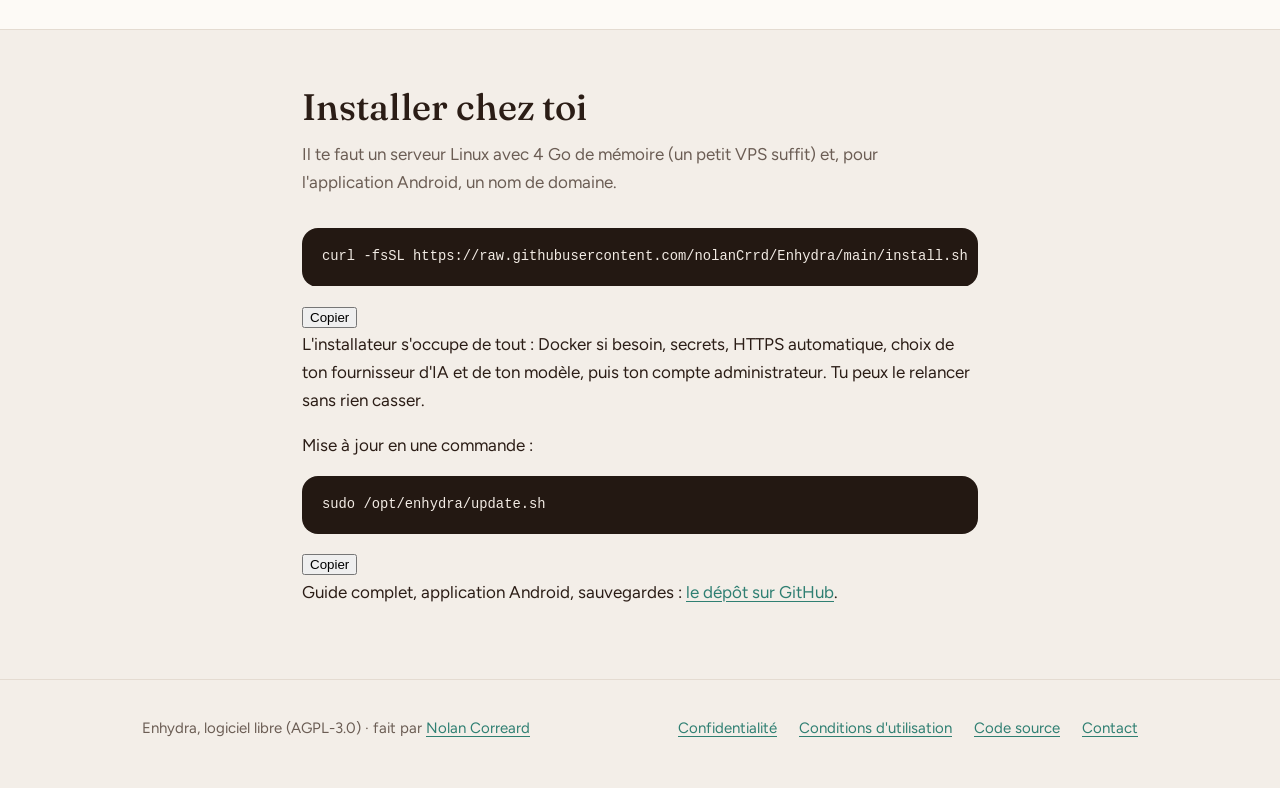
==== commit b1250221: "Site : la loutre qui nage comme animation de chargement" ====
--- a/public/index.html
+++ b/public/index.html
@@ -13,12 +13,13 @@
 <link rel="icon" type="image/png" href="/img/favicon-64.png">
 <link rel="apple-touch-icon" href="/img/apple-touch-icon.png">
 <link rel="preload" href="/fonts/fraunces.woff2" as="font" type="font/woff2" crossorigin>
+<link rel="preload" href="/img/loutre-nage.svg" as="image">
 <link rel="preload" href="/fonts/figtree.woff2" as="font" type="font/woff2" crossorigin>
-<link rel="stylesheet" href="/style.css">
-<script src="/site.js"></script>
+<link rel="stylesheet" href="/style.css?v=4fbeb789">
+<script src="/site.js?v=d6c2c440"></script>
 </head>
 <body>
-<div id="intro" aria-hidden="true"><div class="intro-in"><span class="ring"></span><img src="/img/logo-192.png" alt="" width="96" height="96"><b>Enhydra</b></div></div>
+<div id="intro" aria-hidden="true"><div class="intro-in"><img class="swim" src="/img/loutre-nage.svg" alt="" width="340" height="126"><b>Enhydra</b></div></div>
 <div id="progress" aria-hidden="true"></div>
 <header class="top"><div class="wrap">
   <a class="brand" href="/"><img src="/img/logo-192.png" alt="" width="36" height="36">Enhydra</a>
